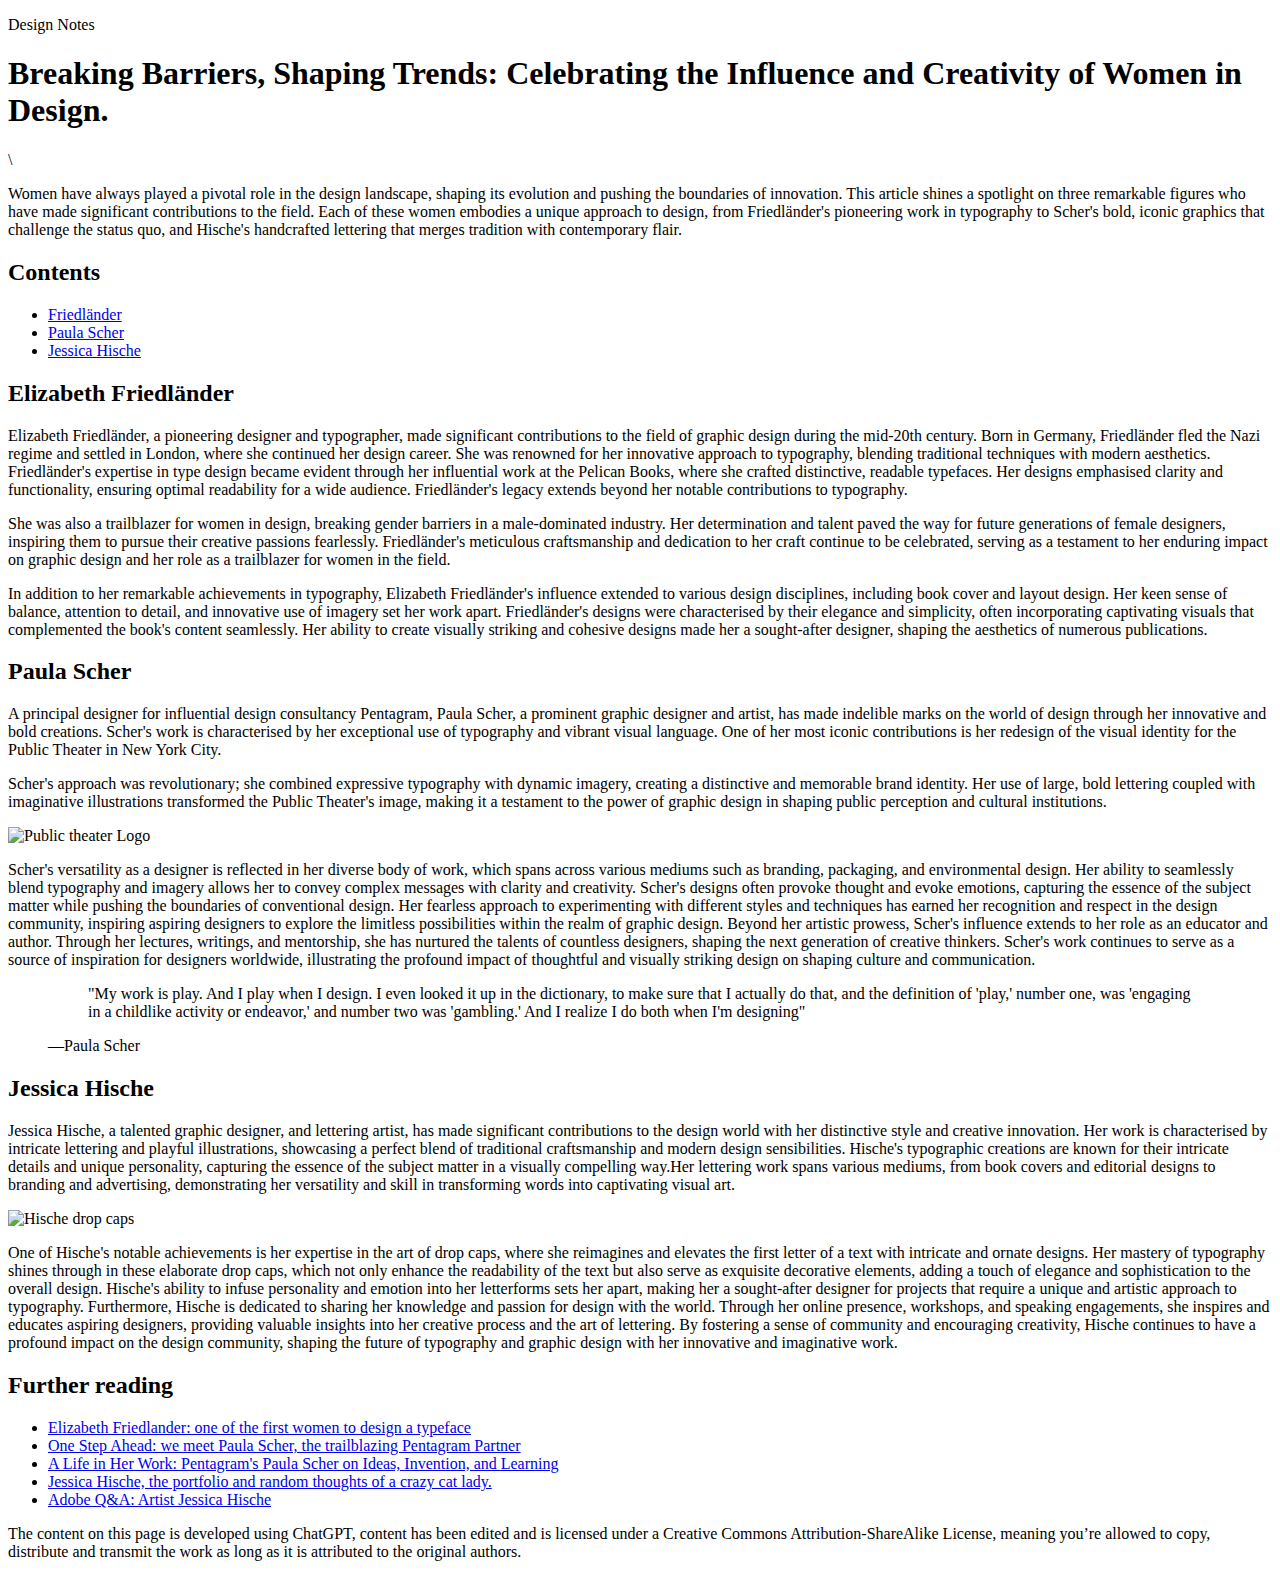
==== index.html @ 1c6c1eeb "Update index.html" ====
<!DOCTYPE html>
<html lang="en">
<head>
    <link href="/CSS/Women-in-design.CSS" rel="stylesheet" type="text/CSS">
    <meta charset="UTF-8">
    <meta name="viewport" content="width=device-width, initial-scale=1.0">
   <meta name="description" content="This page tells the biography of Saul Bass">
    <title>Women In Design</title>
</head>
<body>
    <header>
        <div class="container">
            <p class="logo"> Design Notes</p>
        </div>
       </header>
<p>
    <div class="colour-block">
        <div class="container">
    <h1>Breaking Barriers, Shaping Trends: Celebrating the Influence and Creativity of Women in Design.</h1>\
    </div>
</div>

    <div class="container">
        <p class="large">
    Women have always played a pivotal role in the design landscape, shaping its evolution and pushing the boundaries of innovation. This article shines a spotlight on three remarkable figures who have made significant contributions to the field. Each of these women embodies a unique approach to design, from Friedländer's pioneering work in typography to Scher's bold, iconic graphics that challenge the status quo, and Hische's handcrafted lettering that merges tradition with contemporary flair.</p>
    
    <h2>Contents</h2>
    <ul>
        <li><a href="#elizabeth">Friedländer</a></li>
        <li><a href="#paula">Paula Scher</a></li>
        <li><a href="#jessica">Jessica Hische</a></li>
 </ul>
    
    <h2 id="elizabeth">Elizabeth Friedländer</h2>
    
    <p>Elizabeth Friedländer, a pioneering designer and typographer, made significant contributions to the field of graphic design during the mid-20th century. Born in Germany, Friedländer fled the Nazi regime and settled in London, where she continued her design career. She was renowned for her innovative approach to typography, blending traditional techniques with modern aesthetics. Friedländer's expertise in type design became evident through her influential work at the Pelican Books, where she crafted distinctive, readable typefaces. Her designs emphasised clarity and functionality, ensuring optimal readability for a wide audience.
    
    Friedländer's legacy extends beyond her notable contributions to typography.</p><p> She was also a trailblazer for women in design, breaking gender barriers in a male-dominated industry. Her determination and talent paved the way for future generations of female designers, inspiring them to pursue their creative passions fearlessly. Friedländer's meticulous craftsmanship and dedication to her craft continue to be celebrated, serving as a testament to her enduring impact on graphic design and her role as a trailblazer for women in the field.</p><p>
    
    In addition to her remarkable achievements in typography, Elizabeth Friedländer's influence extended to various design disciplines, including book cover and layout design. Her keen sense of balance, attention to detail, and innovative use of imagery set her work apart. Friedländer's designs were characterised by their elegance and simplicity, often incorporating captivating visuals that complemented the book's content seamlessly. Her ability to create visually striking and cohesive designs made her a sought-after designer, shaping the aesthetics of numerous publications.</p>
    
    

   <h2 id="paula">Paula Scher</h2>
    
    <p>A principal designer for influential design consultancy Pentagram, Paula Scher, a prominent graphic designer and artist, has made indelible marks on the world of design through her innovative and bold creations. Scher's work is characterised by her exceptional use of typography and vibrant visual language. One of her most iconic contributions is her redesign of the visual identity for the Public Theater in New York City.</p><p> Scher's approach was revolutionary; she combined expressive typography with dynamic imagery, creating a distinctive and memorable brand identity. Her use of large, bold lettering coupled with imaginative illustrations transformed the Public Theater's image, making it a testament to the power of graphic design in shaping public perception and cultural institutions.</p>
    
<p><img src="images/REFORMAT logo.webp" alt="Public theater Logo"></p>

    <p>Scher's versatility as a designer is reflected in her diverse body of work, which spans across various mediums such as branding, packaging, and environmental design. Her ability to seamlessly blend typography and imagery allows her to convey complex messages with clarity and creativity. Scher's designs often provoke thought and evoke emotions, capturing the essence of the subject matter while pushing the boundaries of conventional design. Her fearless approach to experimenting with different styles and techniques has earned her recognition and respect in the design community, inspiring aspiring designers to explore the limitless possibilities within the realm of graphic design.
    
    Beyond her artistic prowess, Scher's influence extends to her role as an educator and author. Through her lectures, writings, and mentorship, she has nurtured the talents of countless designers, shaping the next generation of creative thinkers. Scher's work continues to serve as a source of inspiration for designers worldwide, illustrating the profound impact of thoughtful and visually striking design on shaping culture and communication.</p>

    <figure class="quote">
    <blockquote>
    <p>"My work is play. And I play when I design. I even looked it up in the dictionary, to make sure that I actually do that, and the definition of 'play,' number one, was 'engaging in a childlike activity or endeavor,' and number two was 'gambling.' And I realize I do both when I'm designing"</p>
    </blockquote>
   <figcaption><p>—Paula Scher</p>
    </figcaption>
</figure>
    
    
    <main>
    <h2 id="jessica">Jessica Hische</h2>
    
    <p>Jessica Hische, a talented graphic designer, and lettering artist, has made significant contributions to the design world with her distinctive style and creative innovation. Her work is characterised by intricate lettering and playful illustrations, showcasing a perfect blend of traditional craftsmanship and modern design sensibilities. Hische's typographic creations are known for their intricate details and unique personality, capturing the essence of the subject matter in a visually compelling way.Her lettering work spans various mediums, from book covers and editorial designs to branding and advertising, demonstrating her versatility and skill in transforming words into captivating visual art.

    <p><img src="images/hische-dropcaps.png" alt="Hische drop caps"></p>
        
    <p>One of Hische's notable achievements is her expertise in the art of drop caps, where she reimagines and elevates the first letter of a text with intricate and ornate designs. Her mastery of typography shines through in these elaborate drop caps, which not only enhance the readability of the text but also serve as exquisite decorative elements, adding a touch of elegance and sophistication to the overall design. Hische's ability to infuse personality and emotion into her letterforms sets her apart, making her a sought-after designer for projects that require a unique and artistic approach to typography.
    
    Furthermore, Hische is dedicated to sharing her knowledge and passion for design with the world. Through her online presence, workshops, and speaking engagements, she inspires and educates aspiring designers, providing valuable insights into her creative process and the art of lettering. By fostering a sense of community and encouraging creativity, Hische continues to have a profound impact on the design community, shaping the future of typography and graphic design with her innovative and imaginative work.
   </p> 
</p>
</main>
<p>
<h2>Further reading</h2>
<ul>
<li><a href="https://www.itsnicethat.com/features/elizabethfriedlander-graphicdesign-internationalwomensday-080318">Elizabeth Friedlander: one of the first women to design a typeface</a></li>

<li><a href="https://www.itsnicethat.com/features/paula-scher-graphic-design-151117">One Step Ahead: we meet Paula Scher, the trailblazing Pentagram Partner</a></li>

<li><a href="https://www.madamearchitect.org/interviews/2020/7/16/paula-scher">A Life in Her Work: Pentagram's Paula Scher on Ideas, Invention, and Learning</a></li>

<li><a href="https://jessicahische.is/awesome">Jessica Hische, the portfolio and random thoughts of a crazy cat lady.</a></li>

<li><a href="https://creativecloud.adobe.com/discover/article/q-and-a-artist-jessica-hische">Adobe Q&A: Artist Jessica Hische</a></li></ul>

<footer>
    <div class="container">
                            <p>
The content on this page is developed using ChatGPT, content has been edited and is licensed 
under a Creative Commons Attribution-ShareAlike License, meaning you’re allowed to copy, distribute 
and transmit the work as long as it is attributed to the original authors.
        </p>                        
        </div>
</footer>
</p>
</div>
</body>
</html>
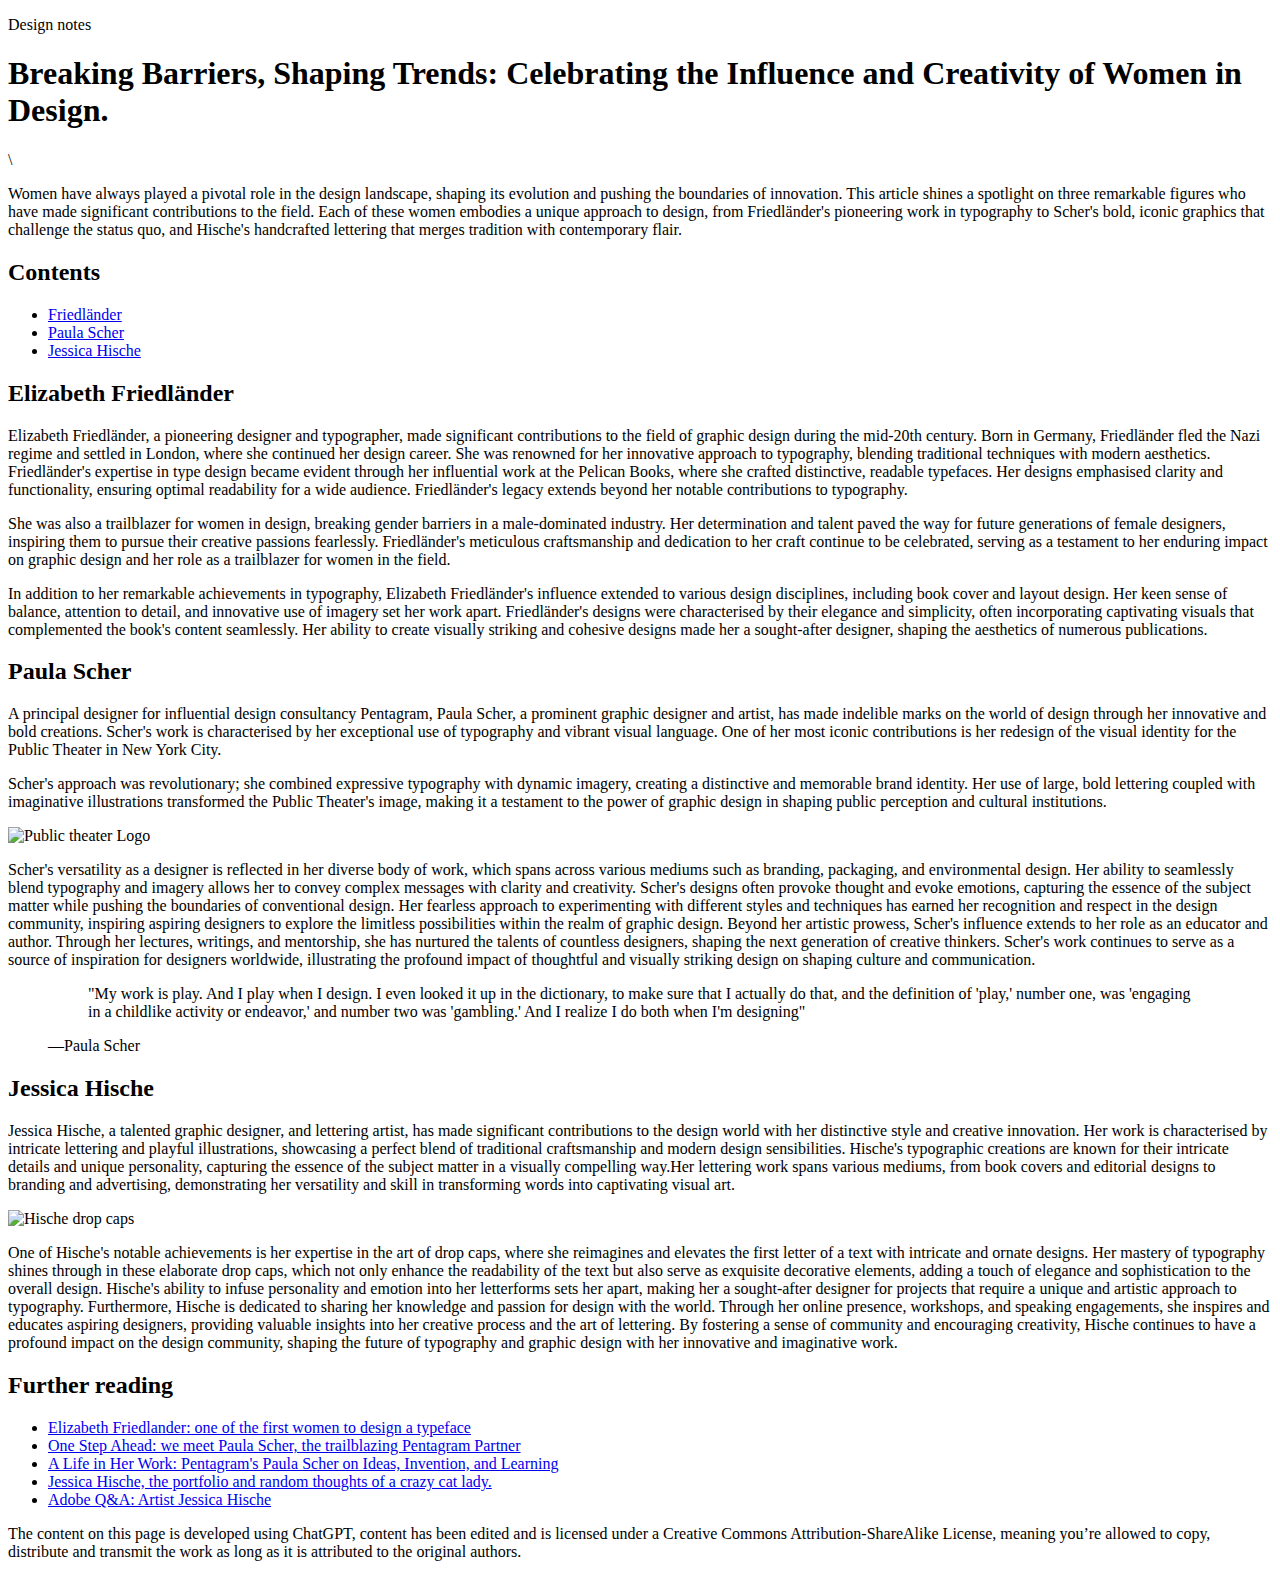
==== commit d3fc6b6e: "Update index.html" ====
--- a/index.html
+++ b/index.html
@@ -10,7 +10,7 @@
 <body>
     <header>
         <div class="container">
-            <p class="logo"> Design Notes</p>
+            <p class="logo"> Design notes</p>
         </div>
        </header>
 <p>
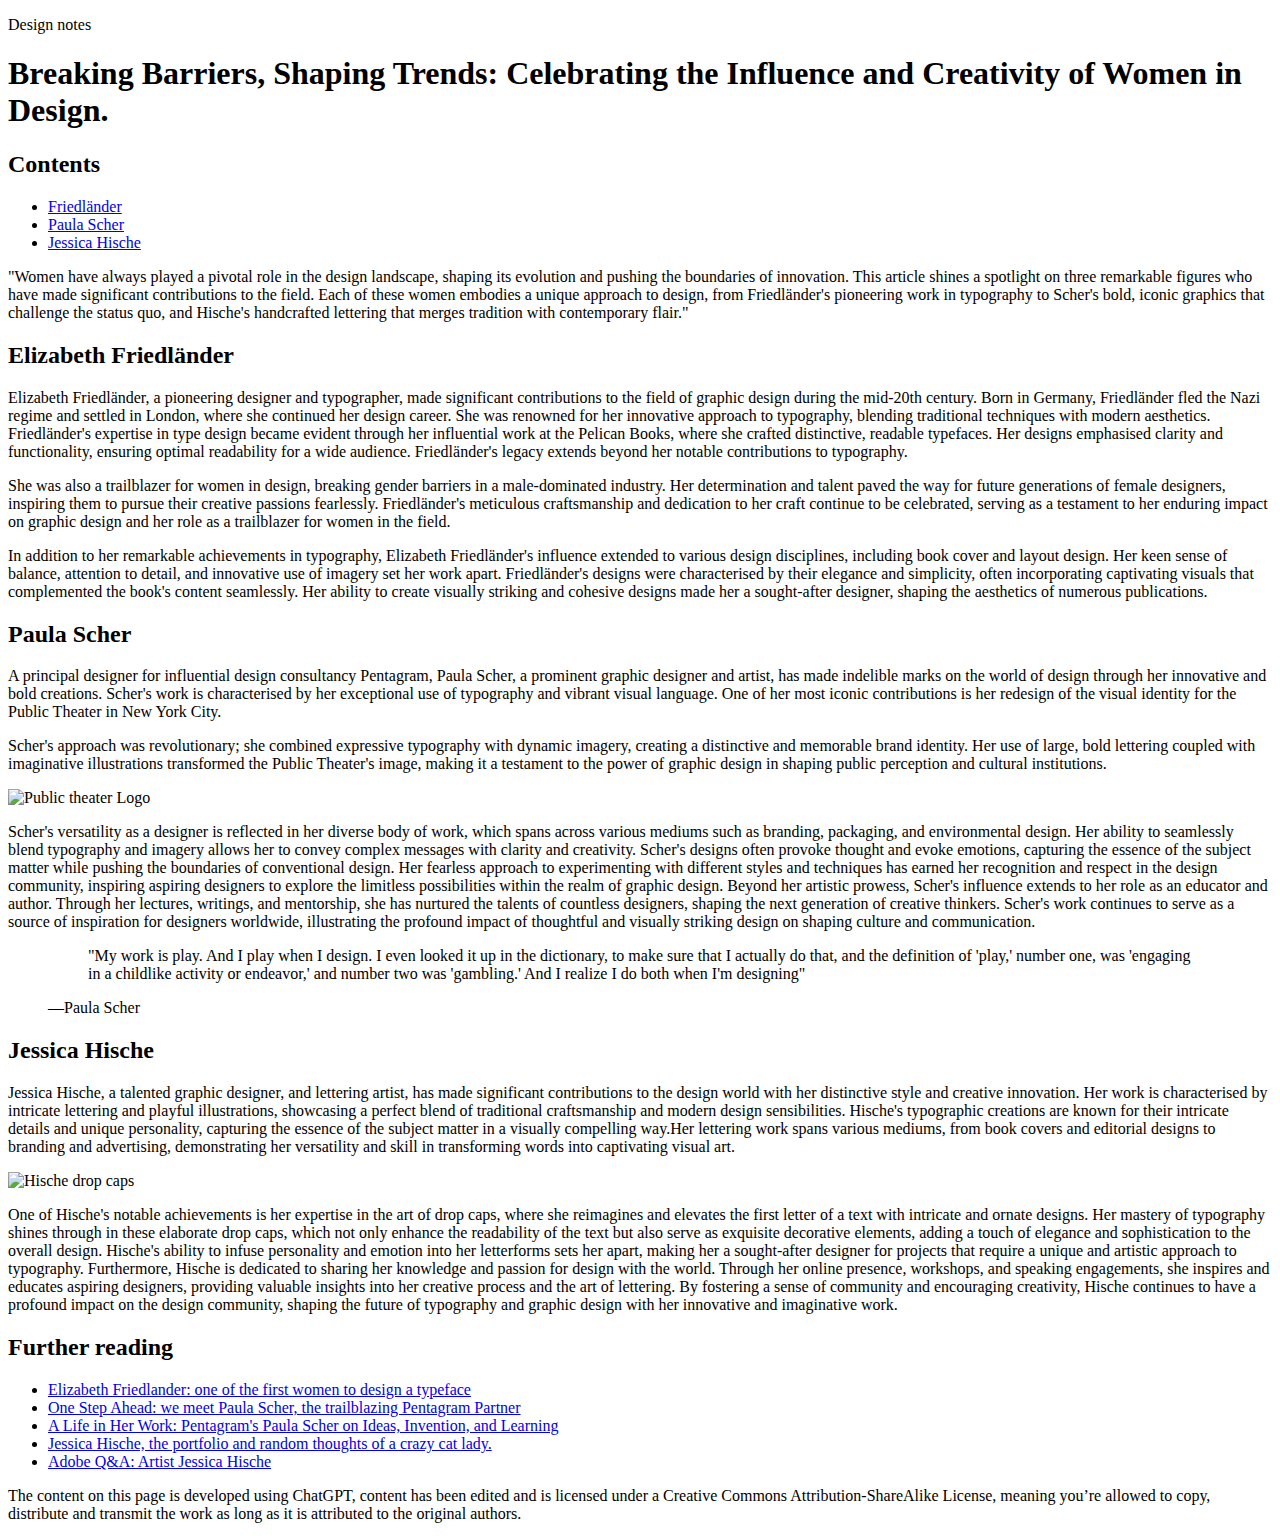
==== commit 505f3086: "moving Href" ====
--- a/index.html
+++ b/index.html
@@ -1,11 +1,12 @@
 <!DOCTYPE html>
 <html lang="en">
 <head>
-    <link href="/CSS/Women-in-design.CSS" rel="stylesheet" type="text/CSS">
+    
     <meta charset="UTF-8">
     <meta name="viewport" content="width=device-width, initial-scale=1.0">
    <meta name="description" content="This page tells the biography of Saul Bass">
     <title>Women In Design</title>
+    <link href="CSS/women-in-design.css" rel="stylesheet" type="text/css">
 </head>
 <body>
     <header>
@@ -16,21 +17,24 @@
 <p>
     <div class="colour-block">
         <div class="container">
-    <h1>Breaking Barriers, Shaping Trends: Celebrating the Influence and Creativity of Women in Design.</h1>\
+    <h1>Breaking Barriers, Shaping Trends: Celebrating the Influence and Creativity of Women in Design.</h1>
     </div>
 </div>
 
-    <div class="container">
-        <p class="large">
-    Women have always played a pivotal role in the design landscape, shaping its evolution and pushing the boundaries of innovation. This article shines a spotlight on three remarkable figures who have made significant contributions to the field. Each of these women embodies a unique approach to design, from Friedländer's pioneering work in typography to Scher's bold, iconic graphics that challenge the status quo, and Hische's handcrafted lettering that merges tradition with contemporary flair.</p>
-    
+    <div class="container grid">
+    <div class="grid-col-third">
+    <nav>
     <h2>Contents</h2>
     <ul>
         <li><a href="#elizabeth">Friedländer</a></li>
         <li><a href="#paula">Paula Scher</a></li>
         <li><a href="#jessica">Jessica Hische</a></li>
  </ul>
-    
+    </nav>
+    </div>
+    <div class="grid-col-twothirds">
+    <p class="large">
+        "Women have always played a pivotal role in the design landscape, shaping its evolution and pushing the boundaries of innovation. This article shines a spotlight on three remarkable figures who have made significant contributions to the field. Each of these women embodies a unique approach to design, from Friedländer's pioneering work in typography to Scher's bold, iconic graphics that challenge the status quo, and Hische's handcrafted lettering that merges tradition with contemporary flair."</p>
     <h2 id="elizabeth">Elizabeth Friedländer</h2>
     
     <p>Elizabeth Friedländer, a pioneering designer and typographer, made significant contributions to the field of graphic design during the mid-20th century. Born in Germany, Friedländer fled the Nazi regime and settled in London, where she continued her design career. She was renowned for her innovative approach to typography, blending traditional techniques with modern aesthetics. Friedländer's expertise in type design became evident through her influential work at the Pelican Books, where she crafted distinctive, readable typefaces. Her designs emphasised clarity and functionality, ensuring optimal readability for a wide audience.
@@ -92,7 +96,8 @@
 The content on this page is developed using ChatGPT, content has been edited and is licensed 
 under a Creative Commons Attribution-ShareAlike License, meaning you’re allowed to copy, distribute 
 and transmit the work as long as it is attributed to the original authors.
-        </p>                        
+        </p>    
+        </div>                    
         </div>
 </footer>
 </p>
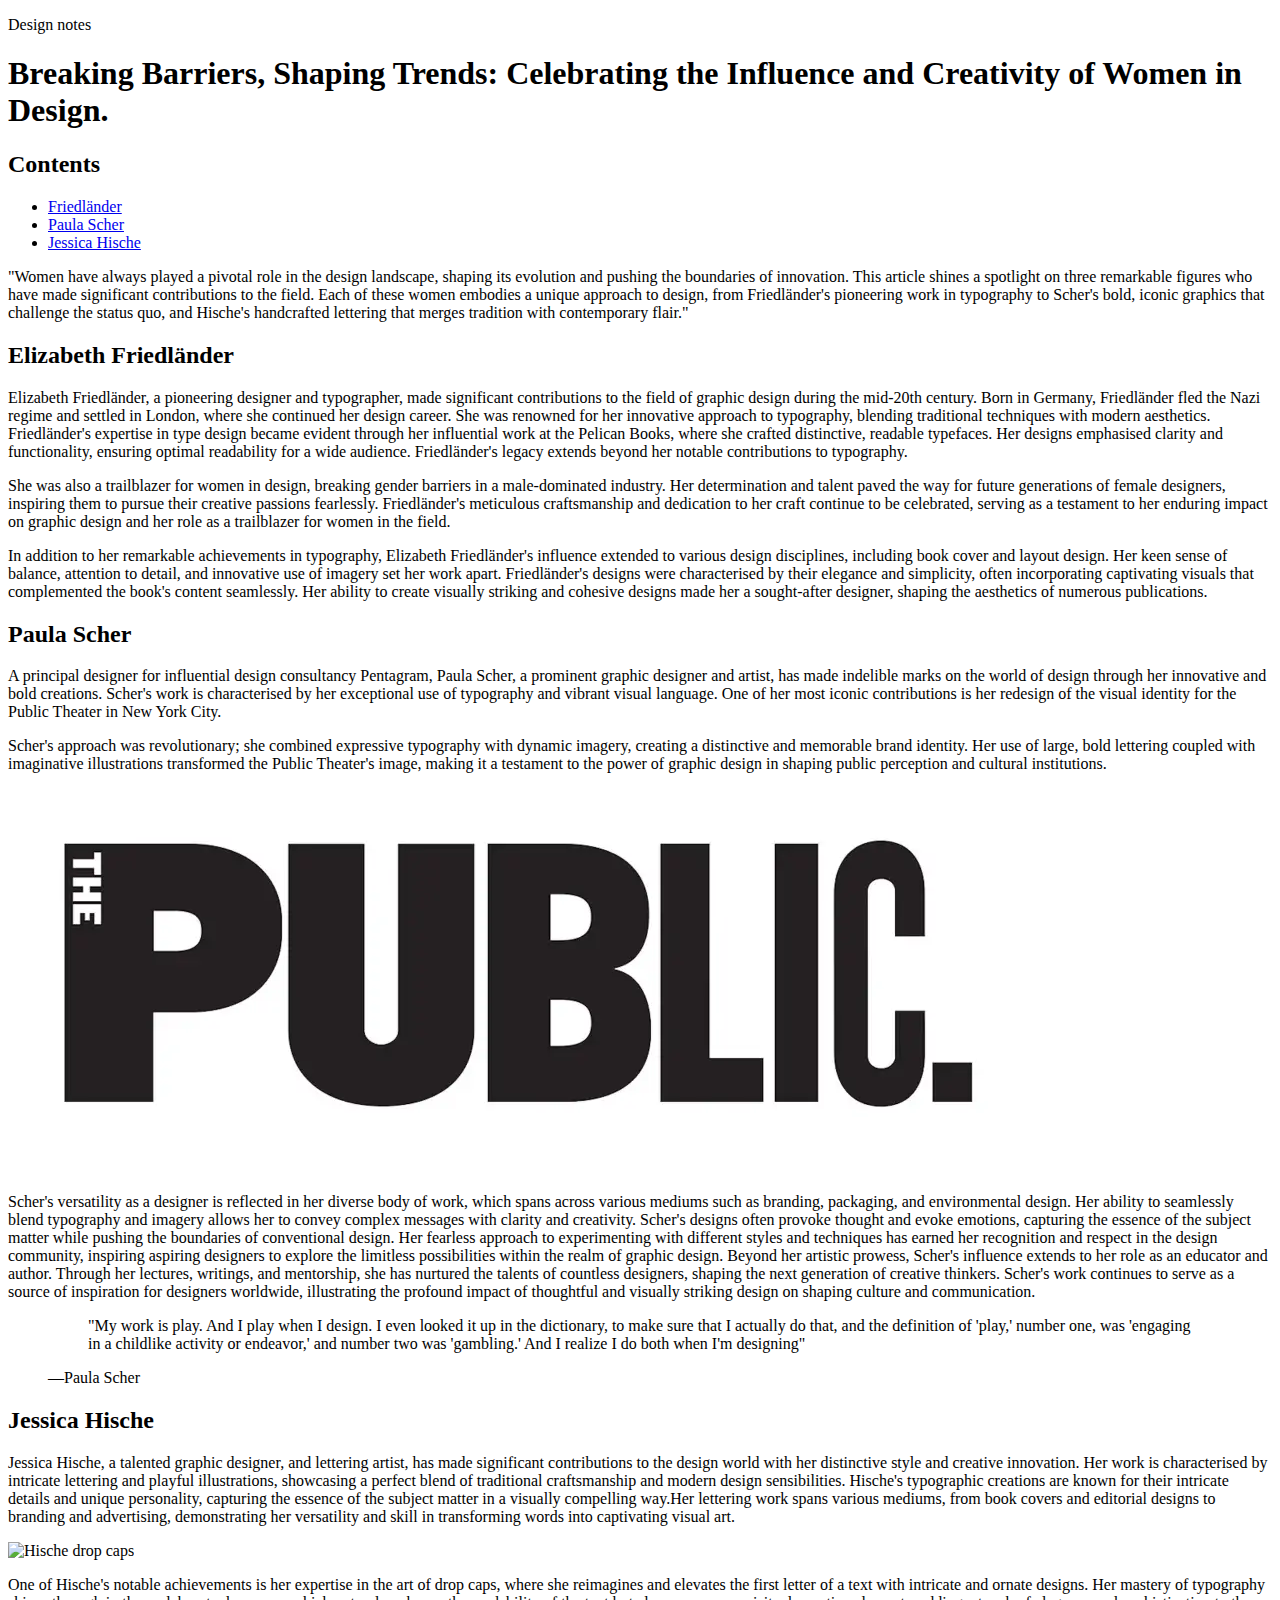
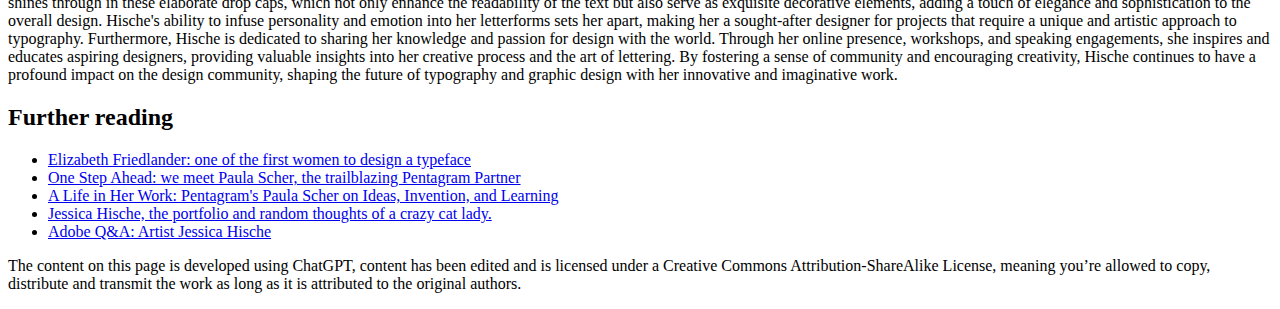
==== commit 9e88e818: "update two thirds grid to include percentages symbol" ====
--- a/index.html
+++ b/index.html
@@ -1,106 +1,202 @@
 <!DOCTYPE html>
 <html lang="en">
+
 <head>
-    
+
     <meta charset="UTF-8">
     <meta name="viewport" content="width=device-width, initial-scale=1.0">
-   <meta name="description" content="This page tells the biography of Saul Bass">
+    <meta name="description" content="This page tells the biography of Saul Bass">
     <title>Women In Design</title>
-    <link href="CSS/women-in-design.css" rel="stylesheet" type="text/css">
+    <link href="CSS/women-in-design.css" rel="stylesheet" type="text/CSS">
 </head>
+
 <body>
     <header>
         <div class="container">
             <p class="logo"> Design notes</p>
         </div>
-       </header>
-<p>
-    <div class="colour-block">
+    </header>
+    <main>
+        <div class="colour-block">
+            <div class="container">
+                <h1>Breaking Barriers, Shaping Trends: Celebrating the Influence and Creativity of Women in Design.</h1>
+            </div>
+        </div>
+
+        <div class="container grid">
+            <div class="grid-col-third">
+                <nav>
+                    <h2>Contents</h2>
+                    <ul>
+                        <li><a href="#elizabeth">Friedländer</a></li>
+                        <li><a href="#paula">Paula Scher</a></li>
+                        <li><a href="#jessica">Jessica Hische</a></li>
+                    </ul>
+                </nav>
+            </div>
+            <div class="grid-col-twothirds">
+                <p class="large">
+                    "Women have always played a pivotal role in the design landscape, shaping its evolution and pushing
+                    the
+                    boundaries of innovation. This article shines a spotlight on three remarkable figures who have made
+                    significant contributions to the field. Each of these women embodies a unique approach to design,
+                    from
+                    Friedländer's pioneering work in typography to Scher's bold, iconic graphics that challenge the
+                    status
+                    quo, and Hische's handcrafted lettering that merges tradition with contemporary flair."</p>
+                <h2 id="elizabeth">Elizabeth Friedländer</h2>
+
+                <p>Elizabeth Friedländer, a pioneering designer and typographer, made significant contributions to the
+                    field
+                    of graphic design during the mid-20th century. Born in Germany, Friedländer fled the Nazi regime and
+                    settled in London, where she continued her design career. She was renowned for her innovative
+                    approach
+                    to typography, blending traditional techniques with modern aesthetics. Friedländer's expertise in
+                    type
+                    design became evident through her influential work at the Pelican Books, where she crafted
+                    distinctive,
+                    readable typefaces. Her designs emphasised clarity and functionality, ensuring optimal readability
+                    for a
+                    wide audience.
+
+                    Friedländer's legacy extends beyond her notable contributions to typography.</p>
+                <p> She was also a trailblazer for women in design, breaking gender barriers in a male-dominated
+                    industry.
+                    Her determination and talent paved the way for future generations of female designers, inspiring
+                    them to
+                    pursue their creative passions fearlessly. Friedländer's meticulous craftsmanship and dedication to
+                    her
+                    craft continue to be celebrated, serving as a testament to her enduring impact on graphic design and
+                    her
+                    role as a trailblazer for women in the field.</p>
+                <p>
+
+                    In addition to her remarkable achievements in typography, Elizabeth Friedländer's influence extended
+                    to
+                    various design disciplines, including book cover and layout design. Her keen sense of balance,
+                    attention
+                    to detail, and innovative use of imagery set her work apart. Friedländer's designs were
+                    characterised by
+                    their elegance and simplicity, often incorporating captivating visuals that complemented the book's
+                    content seamlessly. Her ability to create visually striking and cohesive designs made her a
+                    sought-after
+                    designer, shaping the aesthetics of numerous publications.</p>
+
+
+
+                <h2 id="paula">Paula Scher</h2>
+
+                <p>A principal designer for influential design consultancy Pentagram, Paula Scher, a prominent graphic
+                    designer and artist, has made indelible marks on the world of design through her innovative and bold
+                    creations. Scher's work is characterised by her exceptional use of typography and vibrant visual
+                    language. One of her most iconic contributions is her redesign of the visual identity for the Public
+                    Theater in New York City.</p>
+                <p> Scher's approach was revolutionary; she combined expressive typography with dynamic imagery,
+                    creating a
+                    distinctive and memorable brand identity. Her use of large, bold lettering coupled with imaginative
+                    illustrations transformed the Public Theater's image, making it a testament to the power of graphic
+                    design in shaping public perception and cultural institutions.</p>
+
+                <p><img src="images/REFORMAT_logo.webp" alt="Public theater Logo"></p>
+
+                <p>Scher's versatility as a designer is reflected in her diverse body of work, which spans across
+                    various
+                    mediums such as branding, packaging, and environmental design. Her ability to seamlessly blend
+                    typography and imagery allows her to convey complex messages with clarity and creativity. Scher's
+                    designs often provoke thought and evoke emotions, capturing the essence of the subject matter while
+                    pushing the boundaries of conventional design. Her fearless approach to experimenting with different
+                    styles and techniques has earned her recognition and respect in the design community, inspiring
+                    aspiring
+                    designers to explore the limitless possibilities within the realm of graphic design.
+
+                    Beyond her artistic prowess, Scher's influence extends to her role as an educator and author.
+                    Through
+                    her lectures, writings, and mentorship, she has nurtured the talents of countless designers, shaping
+                    the
+                    next generation of creative thinkers. Scher's work continues to serve as a source of inspiration for
+                    designers worldwide, illustrating the profound impact of thoughtful and visually striking design on
+                    shaping culture and communication.</p>
+
+                <figure class="quote">
+                    <blockquote>
+                        <p>"My work is play. And I play when I design. I even looked it up in the dictionary, to make
+                            sure
+                            that I actually do that, and the definition of 'play,' number one, was 'engaging in a
+                            childlike
+                            activity or endeavor,' and number two was 'gambling.' And I realize I do both when I'm
+                            designing"</p>
+                    </blockquote>
+                    <figcaption>
+                        <p>—Paula Scher</p>
+                    </figcaption>
+                </figure>
+
+
+
+                <h2 id="jessica">Jessica Hische</h2>
+
+                <p>Jessica Hische, a talented graphic designer, and lettering artist, has made significant contributions
+                    to the design world with her distinctive style and creative innovation. Her work is characterised by
+                    intricate lettering and playful illustrations, showcasing a perfect blend of traditional
+                    craftsmanship and modern design sensibilities. Hische's typographic creations are known for their
+                    intricate details and unique personality, capturing the essence of the subject matter in a visually
+                    compelling way.Her lettering work spans various mediums, from book covers and editorial designs to
+                    branding and advertising, demonstrating her versatility and skill in transforming words into
+                    captivating visual art.</p>
+
+                <p><img src="images/hische-dropcaps.png" alt="Hische drop caps"></p>
+
+                <p>One of Hische's notable achievements is her expertise in the art of drop caps, where she reimagines
+                    and elevates the first letter of a text with intricate and ornate designs. Her mastery of typography
+                    shines through in these elaborate drop caps, which not only enhance the readability of the text but
+                    also serve as exquisite decorative elements, adding a touch of elegance and sophistication to the
+                    overall design. Hische's ability to infuse personality and emotion into her letterforms sets her
+                    apart, making her a sought-after designer for projects that require a unique and artistic approach
+                    to typography.
+
+                    Furthermore, Hische is dedicated to sharing her knowledge and passion for design with the world.
+                    Through her online presence, workshops, and speaking engagements, she inspires and educates aspiring
+                    designers, providing valuable insights into her creative process and the art of lettering. By
+                    fostering a sense of community and encouraging creativity, Hische continues to have a profound
+                    impact on the design community, shaping the future of typography and graphic design with her
+                    innovative and imaginative work.
+                </p>
+                <h2>Further reading</h2>
+                <ul>
+                    <li><a
+                            href="https://www.itsnicethat.com/features/elizabethfriedlander-graphicdesign-internationalwomensday-080318">Elizabeth
+                            Friedlander: one of the first women to design a typeface</a></li>
+
+                    <li><a href="https://www.itsnicethat.com/features/paula-scher-graphic-design-151117">One Step Ahead:
+                            we
+                            meet
+                            Paula Scher, the trailblazing Pentagram Partner</a></li>
+
+                    <li><a href="https://www.madamearchitect.org/interviews/2020/7/16/paula-scher">A Life in Her Work:
+                            Pentagram's Paula Scher on Ideas, Invention, and Learning</a></li>
+
+                    <li><a href="https://jessicahische.is/awesome">Jessica Hische, the portfolio and random thoughts of
+                            a
+                            crazy
+                            cat lady.</a></li>
+
+                    <li><a href="https://creativecloud.adobe.com/discover/article/q-and-a-artist-jessica-hische">Adobe
+                            Q&amp;A:
+                            Artist Jessica Hische</a></li>
+                </ul>
+            </div>
+        </div>
+    </main>
+
+    <footer>
         <div class="container">
-    <h1>Breaking Barriers, Shaping Trends: Celebrating the Influence and Creativity of Women in Design.</h1>
-    </div>
-</div>
-
-    <div class="container grid">
-    <div class="grid-col-third">
-    <nav>
-    <h2>Contents</h2>
-    <ul>
-        <li><a href="#elizabeth">Friedländer</a></li>
-        <li><a href="#paula">Paula Scher</a></li>
-        <li><a href="#jessica">Jessica Hische</a></li>
- </ul>
-    </nav>
-    </div>
-    <div class="grid-col-twothirds">
-    <p class="large">
-        "Women have always played a pivotal role in the design landscape, shaping its evolution and pushing the boundaries of innovation. This article shines a spotlight on three remarkable figures who have made significant contributions to the field. Each of these women embodies a unique approach to design, from Friedländer's pioneering work in typography to Scher's bold, iconic graphics that challenge the status quo, and Hische's handcrafted lettering that merges tradition with contemporary flair."</p>
-    <h2 id="elizabeth">Elizabeth Friedländer</h2>
-    
-    <p>Elizabeth Friedländer, a pioneering designer and typographer, made significant contributions to the field of graphic design during the mid-20th century. Born in Germany, Friedländer fled the Nazi regime and settled in London, where she continued her design career. She was renowned for her innovative approach to typography, blending traditional techniques with modern aesthetics. Friedländer's expertise in type design became evident through her influential work at the Pelican Books, where she crafted distinctive, readable typefaces. Her designs emphasised clarity and functionality, ensuring optimal readability for a wide audience.
-    
-    Friedländer's legacy extends beyond her notable contributions to typography.</p><p> She was also a trailblazer for women in design, breaking gender barriers in a male-dominated industry. Her determination and talent paved the way for future generations of female designers, inspiring them to pursue their creative passions fearlessly. Friedländer's meticulous craftsmanship and dedication to her craft continue to be celebrated, serving as a testament to her enduring impact on graphic design and her role as a trailblazer for women in the field.</p><p>
-    
-    In addition to her remarkable achievements in typography, Elizabeth Friedländer's influence extended to various design disciplines, including book cover and layout design. Her keen sense of balance, attention to detail, and innovative use of imagery set her work apart. Friedländer's designs were characterised by their elegance and simplicity, often incorporating captivating visuals that complemented the book's content seamlessly. Her ability to create visually striking and cohesive designs made her a sought-after designer, shaping the aesthetics of numerous publications.</p>
-    
-    
-
-   <h2 id="paula">Paula Scher</h2>
-    
-    <p>A principal designer for influential design consultancy Pentagram, Paula Scher, a prominent graphic designer and artist, has made indelible marks on the world of design through her innovative and bold creations. Scher's work is characterised by her exceptional use of typography and vibrant visual language. One of her most iconic contributions is her redesign of the visual identity for the Public Theater in New York City.</p><p> Scher's approach was revolutionary; she combined expressive typography with dynamic imagery, creating a distinctive and memorable brand identity. Her use of large, bold lettering coupled with imaginative illustrations transformed the Public Theater's image, making it a testament to the power of graphic design in shaping public perception and cultural institutions.</p>
-    
-<p><img src="images/REFORMAT logo.webp" alt="Public theater Logo"></p>
-
-    <p>Scher's versatility as a designer is reflected in her diverse body of work, which spans across various mediums such as branding, packaging, and environmental design. Her ability to seamlessly blend typography and imagery allows her to convey complex messages with clarity and creativity. Scher's designs often provoke thought and evoke emotions, capturing the essence of the subject matter while pushing the boundaries of conventional design. Her fearless approach to experimenting with different styles and techniques has earned her recognition and respect in the design community, inspiring aspiring designers to explore the limitless possibilities within the realm of graphic design.
-    
-    Beyond her artistic prowess, Scher's influence extends to her role as an educator and author. Through her lectures, writings, and mentorship, she has nurtured the talents of countless designers, shaping the next generation of creative thinkers. Scher's work continues to serve as a source of inspiration for designers worldwide, illustrating the profound impact of thoughtful and visually striking design on shaping culture and communication.</p>
-
-    <figure class="quote">
-    <blockquote>
-    <p>"My work is play. And I play when I design. I even looked it up in the dictionary, to make sure that I actually do that, and the definition of 'play,' number one, was 'engaging in a childlike activity or endeavor,' and number two was 'gambling.' And I realize I do both when I'm designing"</p>
-    </blockquote>
-   <figcaption><p>—Paula Scher</p>
-    </figcaption>
-</figure>
-    
-    
-    <main>
-    <h2 id="jessica">Jessica Hische</h2>
-    
-    <p>Jessica Hische, a talented graphic designer, and lettering artist, has made significant contributions to the design world with her distinctive style and creative innovation. Her work is characterised by intricate lettering and playful illustrations, showcasing a perfect blend of traditional craftsmanship and modern design sensibilities. Hische's typographic creations are known for their intricate details and unique personality, capturing the essence of the subject matter in a visually compelling way.Her lettering work spans various mediums, from book covers and editorial designs to branding and advertising, demonstrating her versatility and skill in transforming words into captivating visual art.
-
-    <p><img src="images/hische-dropcaps.png" alt="Hische drop caps"></p>
-        
-    <p>One of Hische's notable achievements is her expertise in the art of drop caps, where she reimagines and elevates the first letter of a text with intricate and ornate designs. Her mastery of typography shines through in these elaborate drop caps, which not only enhance the readability of the text but also serve as exquisite decorative elements, adding a touch of elegance and sophistication to the overall design. Hische's ability to infuse personality and emotion into her letterforms sets her apart, making her a sought-after designer for projects that require a unique and artistic approach to typography.
-    
-    Furthermore, Hische is dedicated to sharing her knowledge and passion for design with the world. Through her online presence, workshops, and speaking engagements, she inspires and educates aspiring designers, providing valuable insights into her creative process and the art of lettering. By fostering a sense of community and encouraging creativity, Hische continues to have a profound impact on the design community, shaping the future of typography and graphic design with her innovative and imaginative work.
-   </p> 
-</p>
-</main>
-<p>
-<h2>Further reading</h2>
-<ul>
-<li><a href="https://www.itsnicethat.com/features/elizabethfriedlander-graphicdesign-internationalwomensday-080318">Elizabeth Friedlander: one of the first women to design a typeface</a></li>
-
-<li><a href="https://www.itsnicethat.com/features/paula-scher-graphic-design-151117">One Step Ahead: we meet Paula Scher, the trailblazing Pentagram Partner</a></li>
-
-<li><a href="https://www.madamearchitect.org/interviews/2020/7/16/paula-scher">A Life in Her Work: Pentagram's Paula Scher on Ideas, Invention, and Learning</a></li>
-
-<li><a href="https://jessicahische.is/awesome">Jessica Hische, the portfolio and random thoughts of a crazy cat lady.</a></li>
-
-<li><a href="https://creativecloud.adobe.com/discover/article/q-and-a-artist-jessica-hische">Adobe Q&A: Artist Jessica Hische</a></li></ul>
-
-<footer>
-    <div class="container">
-                            <p>
-The content on this page is developed using ChatGPT, content has been edited and is licensed 
-under a Creative Commons Attribution-ShareAlike License, meaning you’re allowed to copy, distribute 
-and transmit the work as long as it is attributed to the original authors.
-        </p>    
-        </div>                    
-        </div>
-</footer>
-</p>
-</div>
+            <p>
+                The content on this page is developed using ChatGPT, content has been edited and is licensed
+                under a Creative Commons Attribution-ShareAlike License, meaning you’re allowed to copy, distribute
+                and transmit the work as long as it is attributed to the original authors.
+            </p>
+        </div>
+    </footer>
 </body>
+
 </html>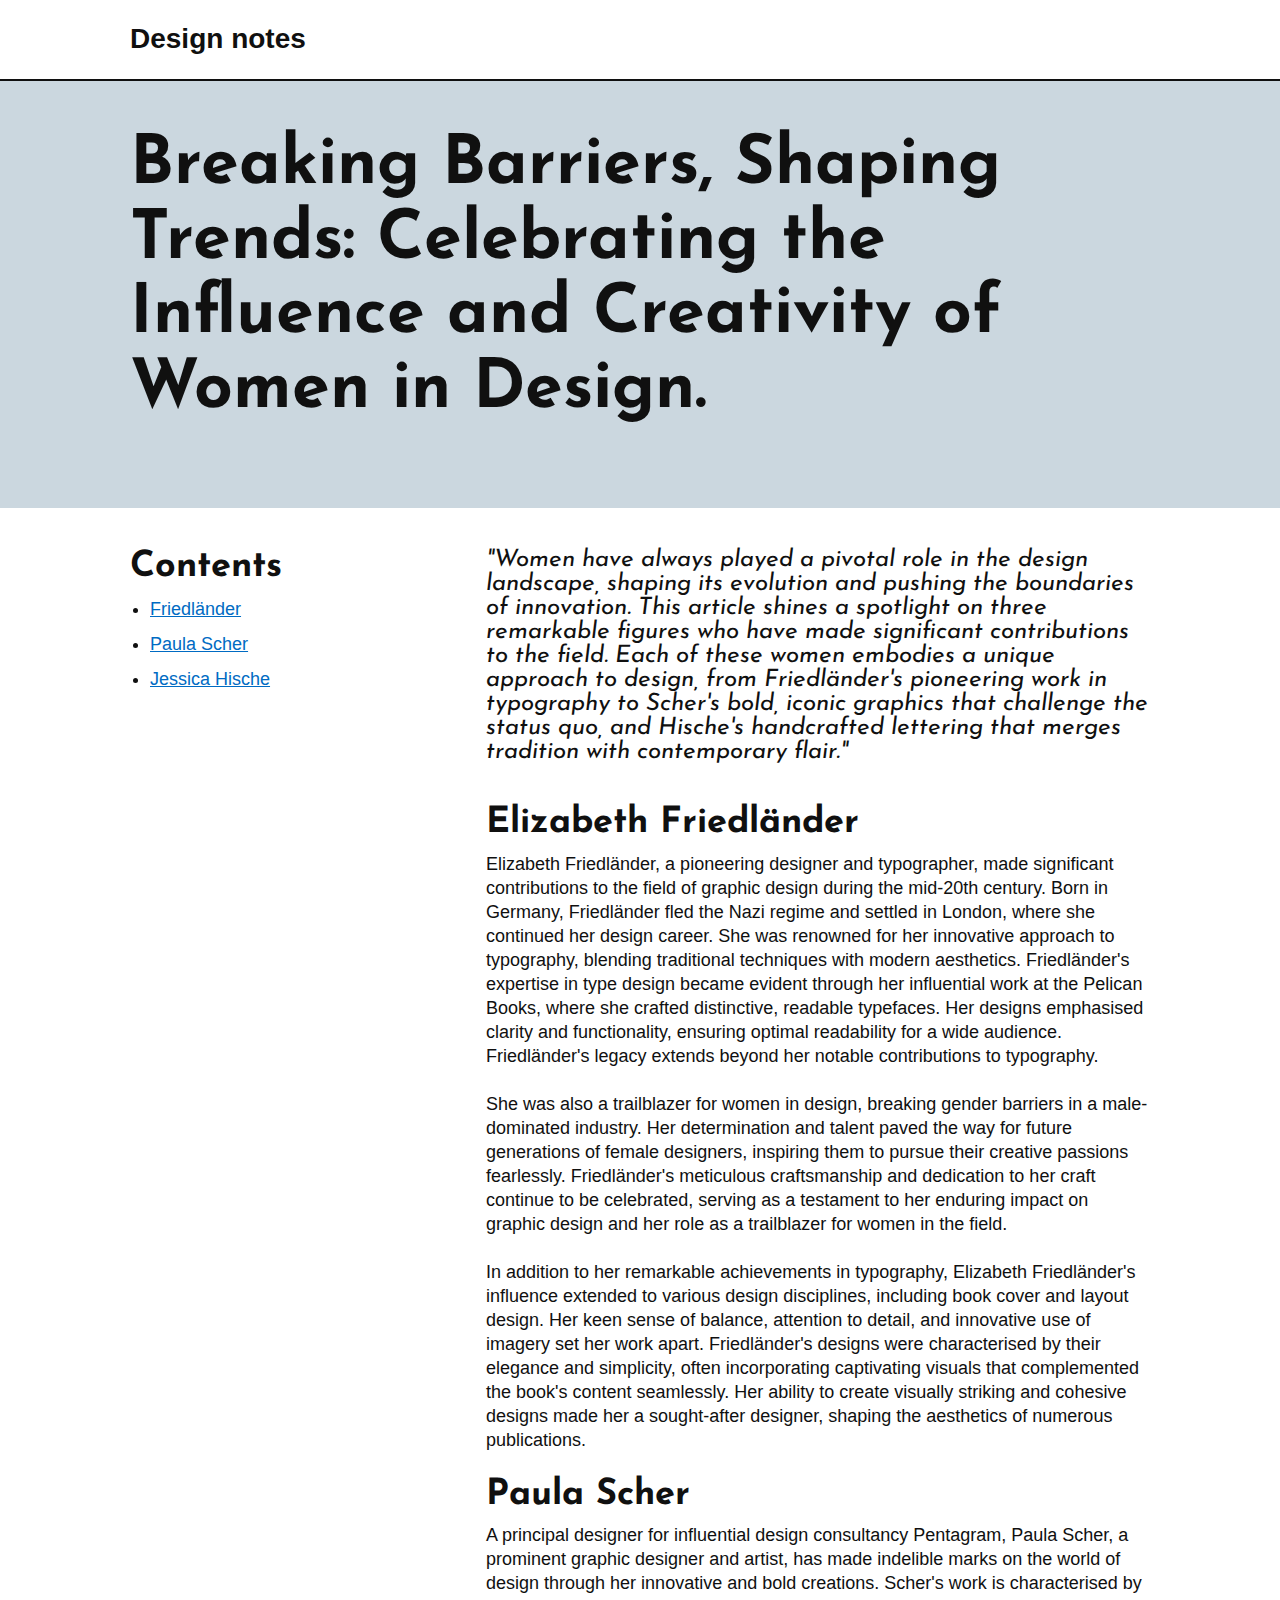
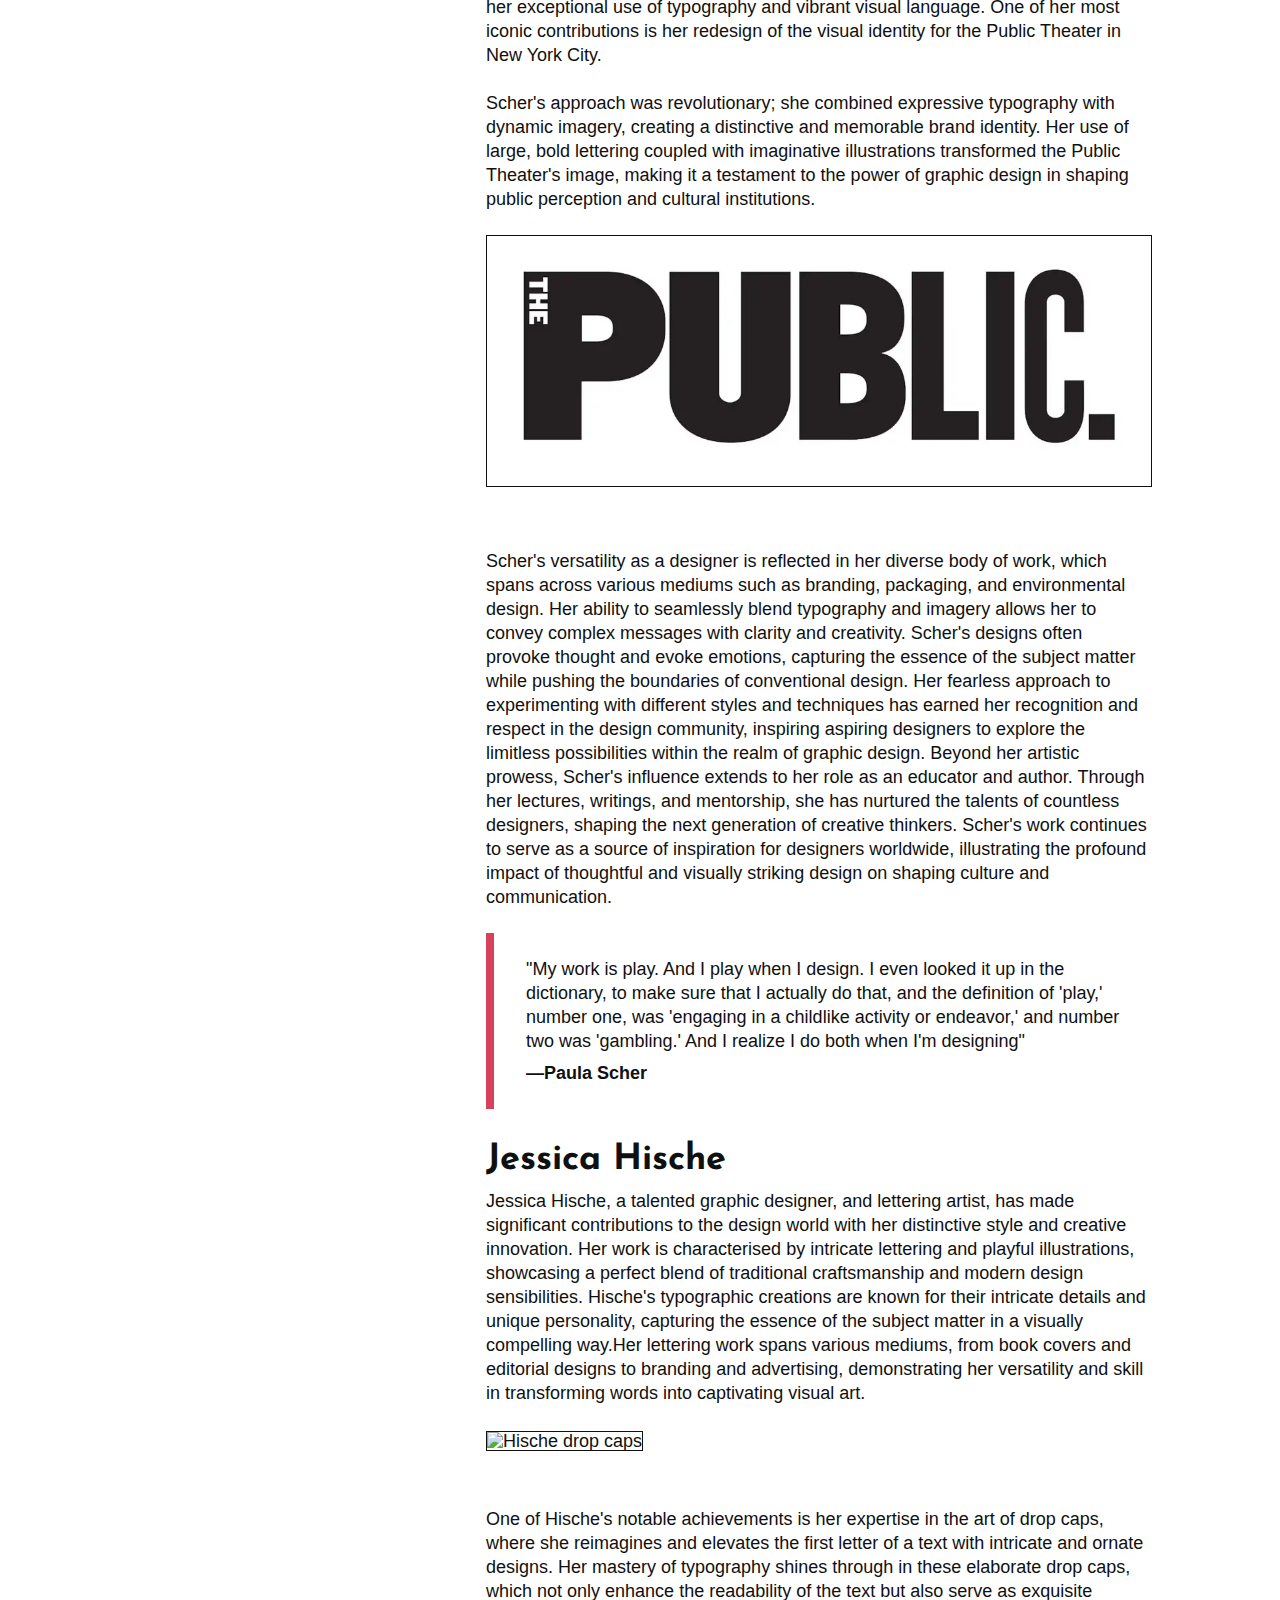
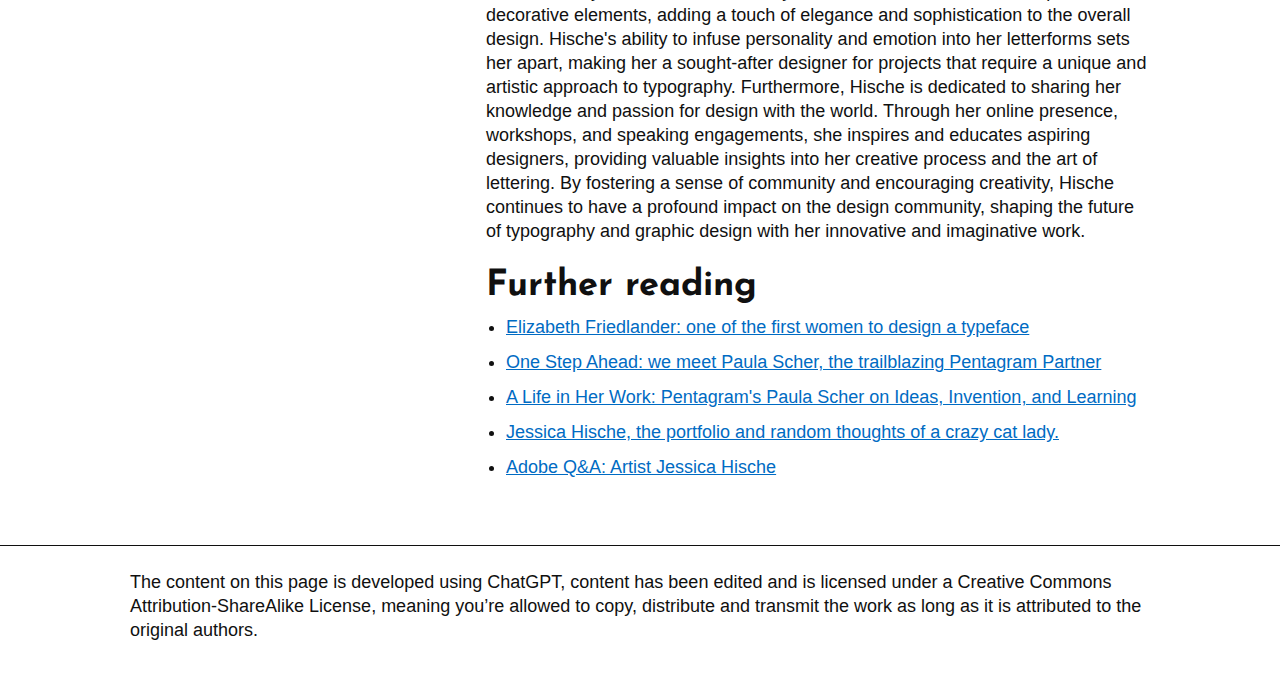
==== commit f5c1ef7f: "updated the css to be lowercase for the filename" ====
--- a/index.html
+++ b/index.html
@@ -7,7 +7,7 @@
     <meta name="viewport" content="width=device-width, initial-scale=1.0">
     <meta name="description" content="This page tells the biography of Saul Bass">
     <title>Women In Design</title>
-    <link href="CSS/women-in-design.css" rel="stylesheet" type="text/CSS">
+    <link href="CSS/women.css" rel="stylesheet" type="text/CSS">
 </head>
 
 <body>
--- a/CSS/women.css
+++ b/CSS/women.css
@@ -0,0 +1,226 @@
+/* Font chosen from google fonts */
+@import url('https://fonts.googleapis.com/css2?family=Josefin+Sans:ital,wght@0,100..700;1,100..700&display=swap');
+
+/* css reset */
+*{
+    padding: 0;
+    margin: 0;
+    font-size: 100%;
+    line-height: 1em;
+}
+
+
+
+/*css grids*/
+.grid{
+    display: flex;
+    gap: 24px;
+    flex-direction: row;
+}
+/* CSS grids column widths*/
+.grid-col-third{
+    flex-basis: 33.33%;
+}
+.grid-col-twothirds{
+    flex-basis: 66.66%;
+}
+
+
+
+/* default styles for whole page */
+body {
+    color:#101010;
+    border-color:#101010;
+    background-color: #ffffff;
+}
+
+/* content container to centre content */
+.container {
+    max-width: 1020px;
+    margin: 0 auto 0 auto;
+}
+
+/* Default styling for headings */
+h1,h2,h3,h4,h5,h6 {
+    font-family: "Josefin Sans", Georgia, 'Times New Roman', Times, serif;
+    Line-height: 1.1;
+    font-weight: 700;
+}
+
+/*specific styles*/
+h1 {
+    font-size: 4.25rem;
+    margin-bottom: 2rem;
+    font-weight: 900;
+}
+
+h2 {
+    font-size: 2.25rem;
+    margin-bottom: 0.5rem;
+}
+
+h3 {
+    font-size: 2rem;
+    margin-bottom: 0.5rem;
+}
+
+h4 {
+    font-size: 1.75rem;
+    margin-bottom: 0.5rem;
+}
+
+/*Paragraphs*/
+p{
+    font-family: "source sans 3", Arial, Helvetica, sans-serif;
+    font-weight: 400;
+    line-height: 1.5rem;
+    font-size: 1.125rem;
+    margin-bottom: 1.5rem;
+    font-style: normal;
+}
+
+/*large Paragraphs*/
+p.large {
+    font-family: "Josefin Sans", Georgia, 'Times New Roman', Times, serif;
+    font-weight: 400;
+    line-height: 1.5rem;
+    font-size: 1.5rem;
+    margin-bottom: 2.5rem;
+    font-style: italic;
+}
+
+/*lists*/
+ul {
+    list-style: disc outside;
+    margin-bottom: 1.5rem;
+    margin-left: 1.25rem;
+    }
+    ul li {
+    font-family: "Source Sans 3", Arial, Helvetica, sans-serif;
+    font-weight: 400;
+    line-height: 1.5;
+    font-size: 1.125rem;
+    margin-bottom: .5rem;
+    }
+
+    /* hyperlinks */
+a {
+    font-family:inherit;
+    font-size:inherit;
+    line-height: inherit;
+    color: #006bc3;
+    }
+    /*Hyperlinks - states*/
+    a:hover {
+        color:#00447B;
+        }
+        a:visited {
+        color:#6935d2;
+        }
+
+        /* images*/
+img {
+    max-width: 1020px;
+    width:100%;
+    height:auto;
+    border:1px solid #101010;
+    margin-bottom: 2rem;
+    }
+
+    /*blockquote*/
+figure.quote {
+border-left: 8px solid #D8415C;
+padding:1.5rem 0 1.5rem 2rem;
+margin-bottom: 2rem;
+}
+
+figure.quote p{
+    margin-bottom:0;
+    }
+    figure.quote blockquote {
+    margin-bottom:.5rem;
+    }
+    figure.quote figcaption p{
+    font-weight:700;
+    }
+
+    footer {
+        padding: 1.5rem 0 1.5rem 0;
+        margin-top:2rem;
+        border-top:1px solid #101010;
+        }
+
+        header{
+            border-bottom:2px solid #101010;
+            padding:1.5rem 0;
+            }
+            header p.logo{
+            font-weight: 700;
+            margin-bottom:0;
+            font-size:1.75rem;
+            line-height: 1.1;
+            }
+
+            .colour-block{
+                padding:3rem 0 3rem 0;
+                background-color:#CBD7DF;
+                margin-bottom:2.5rem;
+                }
+    
+                main{
+                    margin-bottom: 2.5rem;
+                    }
+
+/* media queries */
+@media only screen and (max-width:1068px) {
+    .container {
+    margin: 0 24px 0 24px;
+    }
+    }
+    @media only screen and (max-width: 768px) {
+        .grid { flex-direction: column;
+        }
+    }
+    @media only screen and (max-width: 600px) {
+    .container {
+    margin: 0 16px 0 16px;
+    }
+    h1{
+        font-size: 2.25rem;
+        margin-bottom: 1rem;
+        }
+        h2{
+        font-size: 1.875rem; 
+        }
+        h3{
+        font-size: 1.5rem;
+        }
+        h4{
+        font-size: 1.25rem;
+        }
+        p.large {
+            font-size: 1.25rem;
+            margin-bottom: 2rem;
+            }
+            p{
+            font-size: 1rem;
+            margin-bottom: 1rem;
+            }
+        
+        
+        ul {
+            margin-bottom: 1rem;
+            }
+            ul li {
+            font-size: 1rem;
+            margin-bottom: .5rem;
+            } 
+            
+            header p.logo{
+                font-size:1.25rem;
+                }
+                .colour-block{
+                padding:2rem 0;
+                margin-bottom:2rem;
+                }
+}